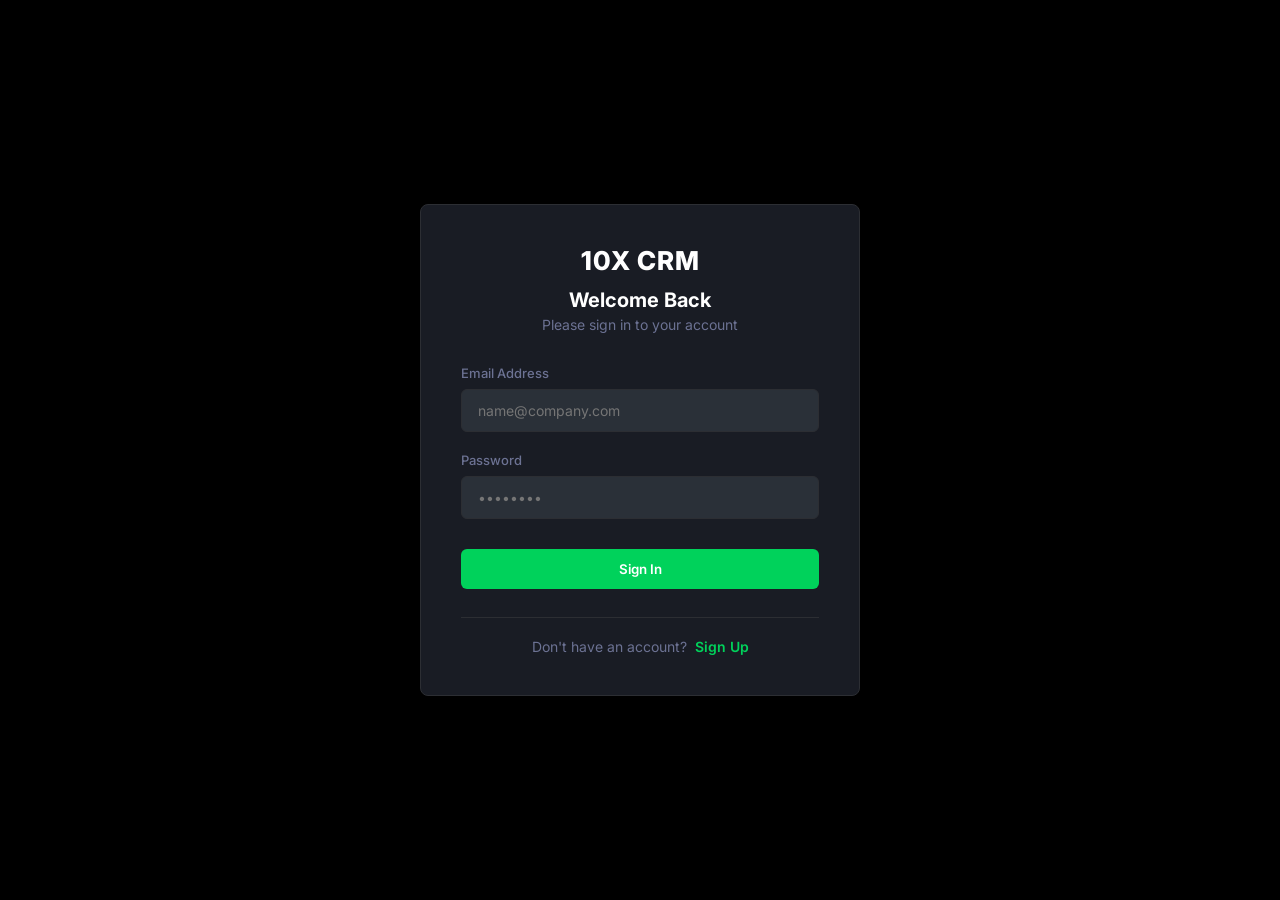
==== clients.html @ eea96eb8 "feat: initial commit with CRM structure, sessionStorage auth, and settings" ====
<!DOCTYPE html>
<html lang="en" data-theme="dark">

<head>
    <meta charset="UTF-8">
    <meta name="viewport" content="width=device-width, initial-scale=1.0">
    <title>10X CRM - Clients</title>
    <link rel="stylesheet" href="css/style.css">
    <script src="js/check-auth.js"></script>
</head>

<body>
    <div class="app-container">
        <aside class="sidebar">
            <div>
                <div class="logo-text">10X CRM</div>
                <nav class="sidebar-nav">
                    <a href="dashboard.html" class="nav-link">📊 Dashboard</a>
                    <a href="clients.html" class="nav-link active">👥 Clients</a>
                    <a href="profile.html" class="nav-link">👤 Profile</a>
                </nav>
            </div>
            <div class="sidebar-bottom">
                <div>
                    <a href="settings.html" class="settings-btn">⚙️ Settings</a>
                </div>
                <div>
                    <a href="index.html" class="logout-btn" onclick="logout()">🚪 Logout</a>
                </div>
            </div>
        </aside>

        <main class="main-content">
            <div class="page-header">
                <h2>Clients</h2>
                <button class="btn-primary btn-auto-width">+ Add Client</button>
            </div>

            <div class="controls-bar">
                <input type="text" class="form-control search-input" placeholder="Search...">
                <select class="form-control filter-select">
                    <option value="all">All Statuses</option>
                    <option value="lead">Lead</option>
                    <option value="contacted">Contacted</option>
                    <option value="won">Won</option>
                    <option value="lost">Lost</option>
                </select>
                <select class="form-control filter-select">
                    <option value="newest">Newest First</option>
                </select>
            </div>

            <div class="table-container">
                <table>
                    <thead>
                        <tr>
                            <th>Name</th>
                            <th>Email</th>
                            <th>Phone</th>
                            <th>Company</th>
                            <th>Deal Value</th>
                            <th>Status</th>
                            <th>Actions</th>
                        </tr>
                    </thead>
                    <tbody>
                        <tr>
                            <td>George Miller</td>
                            <td>george@innovate.com</td>
                            <td>+1 555 0192</td>
                            <td>Innovate LLC</td>
                            <td>$5,000</td>
                            <td><span class="badge badge-lead">lead</span></td>
                            <td>
                                <button class="action-btn action-edit">✏️</button>
                                <button class="action-btn action-delete">🗑️</button>
                            </td>
                        </tr>
                    </tbody>
                </table>
            </div>
        </main>
    </div>

    <div class="modal" id="addClientModal">
        <div class="modal-content">
            <h3 class="section-title">Add New Client</h3>
            <form>
                <div class="form-group"><label>Name</label><input type="text" class="form-control" required></div>
                <div class="form-group"><label>Email</label><input type="email" class="form-control" required></div>
                <div class="form-group"><label>Phone</label><input type="text" class="form-control" required></div>
                <div class="form-group"><label>Company</label><input type="text" class="form-control" required></div>
                <div class="form-group"><label>Deal Value ($)</label><input type="number" class="form-control" required>
                </div>
                <div class="form-group">
                    <label>Status</label>
                    <select class="form-control">
                        <option value="lead">Lead</option>
                        <option value="contacted">Contacted</option>
                        <option value="won">Won</option>
                        <option value="lost">Lost</option>
                    </select>
                </div>
                <button type="submit" class="btn-primary">Add Client</button>
            </form>
        </div>
    </div>
    <!-- <script src="js/auth.js"></script> -->
    <script src="js/storage.js"></script>
</body>

</html>
---- css/style.css ----
@import url("https://fonts.googleapis.com/css2?family=Inter:wght@300;400;500;600;700&display=swap");

/* Dark Theme (Corona Admin Inspired) */
:root[data-theme="dark"] {
  --bg-main: #000000;
  --bg-card: #191c24;
  --bg-sidebar: #111317;
  --bg-active-nav: #0f1015;
  --border-color: #2c2e33;
  --text-primary: #ffffff;
  --text-secondary: #6c7293;
  --accent-color: #00d25b;
  --accent-hover: #00b34d;
  --input-bg: #2a3038;
  --shadow: 0 5px 10px rgba(0, 0, 0, 0.5);

  --status-lead: #0976a5;
  --status-contacted: #ffab00;
  --status-won: #00d25b;
  --status-lost: #fc424a;
}
.flex {
  display: flex;
}
.flex-group {
  display: flex;
  justify-content: space-between;
}
/* Light Theme (Linear & Stripe Inspired) */
:root[data-theme="light"] {
  --bg-main: #f8fafc;
  --bg-card: #ffffff;
  --bg-sidebar: #ffffff;
  --bg-active-nav: #e0e7ff; /* ღია იასამნისფერი აქტიური ნავიგაციისთვის */
  --border-color: #e2e8f0;
  --text-primary: #0f172a;
  --text-secondary: #64748b;
  --accent-color: #4f46e5; /* Linear/Stripe style indigo */
  --accent-hover: #4338ca;
  --input-bg: #f1f5f9;
  --shadow: 0 4px 6px -1px rgba(0, 0, 0, 0.05);

  --status-lead: #2563eb;
  --status-contacted: #d97706;
  --status-won: #10b981;
  --status-lost: #ef4444;
}

* {
  margin: 0;
  padding: 0;
  box-sizing: border-box;
  font-family: "Inter", sans-serif;
  transition:
    background-color 0.2s,
    color 0.2s,
    border-color 0.2s;
}

body {
  background-color: var(--bg-main);
  color: var(--text-primary);
  min-height: 100vh;
}

/* Auth Layout */
.auth-container {
  display: flex;
  justify-content: center;
  align-items: center;
  min-height: 100vh;
  padding: 20px;
}

.auth-card {
  background-color: var(--bg-card);
  border: 1px solid var(--border-color);
  border-radius: 8px;
  padding: 40px;
  width: 100%;
  max-width: 440px;
  box-shadow: var(--shadow);
}

.auth-header {
  text-align: center;
  margin-bottom: 32px;
}

.logo-text {
  font-size: 26px;
  font-weight: 800;
  letter-spacing: 1px;
  color: var(--text-primary);
  display: inline-block;
  cursor: default;
}

.auth-title {
  font-size: 20px;
  margin-top: 12px;
  color: var(--text-primary);
}

.auth-subtitle {
  font-size: 14px;
  color: var(--text-secondary);
  margin-top: 4px;
}

.form-group {
  margin-bottom: 20px;
}

#themeSelect {
  width: 150px;
}

.form-group label {
  display: block;
  font-size: 13px;
  font-weight: 500;
  color: var(--text-secondary);
  margin-bottom: 8px;
}

.form-control {
  width: 100%;
  padding: 12px 16px;
  background-color: var(--input-bg);
  border: 1px solid var(--border-color);
  border-radius: 6px;
  color: var(--text-primary);
  font-size: 14px;
  outline: none;
}

.form-control:focus {
  border-color: var(--accent-color);
}
.form-control:focus::placeholder{
  opacity: 0;
}

.btn-primary {
  width: 100%;
  padding: 12px;
  background-color: var(--accent-color);
  color: white;
  border: none;
  border-radius: 6px;
  font-weight: 600;
  cursor: pointer;
  margin-top: 10px;
}

.btn-primary:hover {
  background-color: var(--accent-hover);
}

.btn-auto-width {
  width: auto;
  padding: 10px 20px;
}

.auth-footer {
  text-align: center;
  margin-top: 28px;
  padding-top: 20px;
  border-top: 1px solid var(--border-color);
  font-size: 14px;
  color: var(--text-secondary);
  display: flex;
  align-items: center;
  justify-content: center;
  gap: 8px;
}

.auth-footer a {
  color: var(--accent-color);
  text-decoration: none;
  font-weight: 600;
}

.auth-footer a:hover {
  text-decoration: underline;
}

.error-text {
  color: var(--status-lost);
  font-size: 12px;
  margin-top: 6px;
  display: none;
}

/* App Layout */
.app-container {
  display: flex;
  min-height: 100vh;
}

.sidebar {
  width: 250px;
  background-color: var(--bg-sidebar);
  border-right: 1px solid var(--border-color);
  padding: 24px 16px;
  display: flex;
  flex-direction: column;
  justify-content: space-between;
}

.sidebar-nav {
  display: flex;
  flex-direction: column;
  gap: 8px;
  margin-top: 32px;
}

.nav-link {
  display: flex;
  align-items: center;
  gap: 12px;
  padding: 12px 16px;
  color: var(--text-secondary);
  text-decoration: none;
  border-radius: 6px;
  font-weight: 500;
}

/* Navigation Light / Dark fix */
.nav-link:hover,
.nav-link.active {
  background-color: var(--bg-active-nav);
  color: var(--accent-color);
  border-left: 3px solid var(--accent-color);
  font-weight: 600;
  padding: 12px 13px;
}

.sidebar-bottom {
  display: flex;
  flex-direction: column;
  gap: 12px;
  border-top: 1px solid var(--border-color);
  padding-top: 16px;
}

.theme-btn {
  display: flex;
  align-items: center;
  gap: 12px;
  padding: 10px 16px;
  background: var(--input-bg);
  border: 1px solid var(--border-color);
  color: var(--text-primary);
  cursor: pointer;
  width: 100%;
  border-radius: 6px;
  font-size: 14px;
}

.logout-btn {
  justify-content: center;
  gap: 8px;
  padding: 12px 18px;
  color: var(--status-lost);
  text-decoration: none;
  border-radius: 6px;
  font-weight: 600;
  transition: all 0.2s ease;
}

.logout-btn:hover {
  color: rgb(255, 0, 0);
}

.settings-btn {
  padding: 12px 18px;
  text-decoration: none;
  color: var(--text-secondary);
}
.settings-btn:hover {
  color: var(--accent-color);
}
.settings-btn.active {
  color: var(--accent-color);
}

.main-content {
  flex: 1;
  padding: 32px;
  overflow-y: auto;
}

.page-header {
  display: flex;
  justify-content: space-between;
  align-items: center;
  margin-bottom: 32px;
}

.clock-display {
  font-size: 16px;
  font-weight: 600;
  color: var(--text-secondary);
}

.stats-grid {
  display: grid;
  grid-template-columns: repeat(auto-fit, minmax(200px, 1fr));
  gap: 20px;
  margin-bottom: 32px;
}

.stat-card {
  background-color: var(--bg-card);
  border: 1px solid var(--border-color);
  padding: 20px;
  border-radius: 8px;
  box-shadow: var(--shadow);
}

.stat-title {
  font-size: 13px;
  color: var(--text-secondary);
}

.stat-value {
  font-size: 24px;
  font-weight: 700;
  margin-top: 8px;
}

.section-title {
  margin-bottom: 16px;
}

.pipeline-grid {
  display: grid;
  grid-template-columns: repeat(4, 1fr);
  gap: 16px;
  margin-bottom: 32px;
}

.pipeline-card {
  background-color: var(--bg-card);
  border: 1px solid var(--border-color);
  padding: 16px;
  border-radius: 8px;
}

.border-lead {
  border-top: 3px solid var(--status-lead);
}
.border-contacted {
  border-top: 3px solid var(--status-contacted);
}
.border-won {
  border-top: 3px solid var(--status-won);
}
.border-lost {
  border-top: 3px solid var(--status-lost);
}

.table-container {
  background-color: var(--bg-card);
  border: 1px solid var(--border-color);
  border-radius: 8px;
  overflow: hidden;
}

table {
  width: 100%;
  border-collapse: collapse;
  text-align: left;
}

th,
td {
  padding: 16px;
  border-bottom: 1px solid var(--border-color);
  font-size: 14px;
}

th {
  color: var(--text-secondary);
  font-weight: 500;
  background-color: var(--input-bg);
}

.badge {
  padding: 4px 10px;
  border-radius: 4px;
  font-size: 12px;
  font-weight: 600;
  text-transform: lowercase;
}

.badge-lead {
  background: rgba(9, 118, 165, 0.15);
  color: var(--status-lead);
}
.badge-contacted {
  background: rgba(255, 171, 0, 0.15);
  color: var(--status-contacted);
}
.badge-won {
  background: rgba(0, 210, 91, 0.15);
  color: var(--status-won);
}
.badge-lost {
  background: rgba(252, 66, 74, 0.15);
  color: var(--status-lost);
}

/* Clients Controls */
.controls-bar {
  display: flex;
  gap: 16px;
  margin-bottom: 24px;
}

.search-input {
  max-width: 300px;
}

.filter-select {
  max-width: 180px;
}

.action-btn {
  background: none;
  border: none;
  cursor: pointer;
}

.action-edit {
  color: var(--accent-color);
}

.action-delete {
  color: var(--status-lost);
  margin-left: 8px;
}

/* Profile Grid */
.profile-grid {
  display: grid;
  grid-template-columns: repeat(auto-fit, minmax(300px, 1fr));
  gap: 32px;
}
.profile-info {
  width: 582px;
}

/* Modal */
.modal {
  display: none;
  position: fixed;
  top: 0;
  left: 0;
  width: 100%;
  height: 100%;
  background: rgba(0, 0, 0, 0.7);
  justify-content: center;
  align-items: center;
}

.modal-content {
  background: var(--bg-card);
  border: 1px solid var(--border-color);
  padding: 24px;
  border-radius: 8px;
  width: 100%;
  max-width: 500px;
}
.Setting-page {
  width: 582px;
}
.theme-card {
  display: flex;
}
.toggle-theme {
  margin-bottom: 30px;
}
.toggle-theme h3 {
  margin-bottom: 0;
  padding-top: 10px;
}
.toggle-theme-control {
  display: flex;
  justify-content: space-between;
  width: 70%;
  margin-bottom: 0;
}
.toggle-theme-control label {
  margin: 0;
  padding-top: 15px;
}
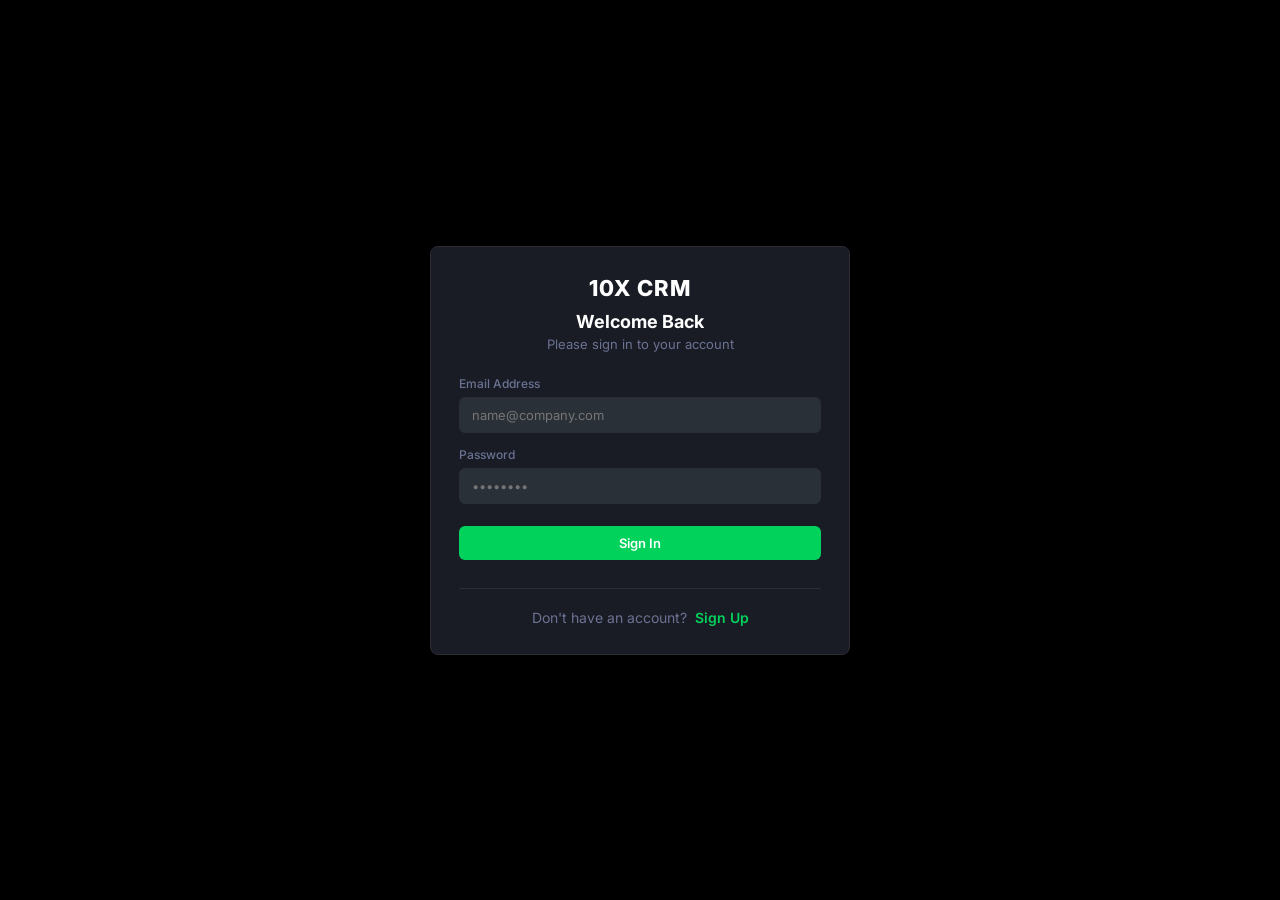
==== commit b7239972: "feat: add resetClientsData function & Reset Data button on clients toolbar" ====
--- a/clients.html
+++ b/clients.html
@@ -6,23 +6,36 @@
     <meta name="viewport" content="width=device-width, initial-scale=1.0">
     <title>10X CRM - Clients</title>
     <link rel="stylesheet" href="css/style.css">
-    <script src="js/check-auth.js"></script>
+    <script src="js/guard.js"></script>
+    <script src="js/storage.js"></script>
 </head>
 
 <body>
     <div class="app-container">
+
+        <!-- Sidebar -->
         <aside class="sidebar">
             <div>
-                <div class="logo-text">10X CRM</div>
+                <a href="dashboard.html" class="logo-text">10X CRM</a>
                 <nav class="sidebar-nav">
                     <a href="dashboard.html" class="nav-link">📊 Dashboard</a>
                     <a href="clients.html" class="nav-link active">👥 Clients</a>
                     <a href="profile.html" class="nav-link">👤 Profile</a>
                 </nav>
             </div>
+            <div class="sidebar-clock">
+                <span class="clock-label">⏰ Live Time</span>
+                <span id="sidebarClock" class="clock-time">00:00:00</span>
+            </div>
             <div class="sidebar-bottom">
-                <div>
-                    <a href="settings.html" class="settings-btn">⚙️ Settings</a>
+                <div class="sidebar-theme-wrapper">
+                    <div class="theme-switch-container">
+                        <span class="theme-switch-label" id="sidebarThemeLabel">🌙 Theme</span>
+                        <label class="theme-switch">
+                            <input type="checkbox" id="sidebarThemeToggle" onchange="toggleThemeSlider(this.checked)">
+                            <span class="slider"></span>
+                        </label>
+                    </div>
                 </div>
                 <div>
                     <a href="index.html" class="logout-btn" onclick="logout()">🚪 Logout</a>
@@ -30,71 +43,89 @@
             </div>
         </aside>
 
+        <!-- Main -->
         <main class="main-content">
+
+            <!-- Page Header -->
             <div class="page-header">
                 <h2>Clients</h2>
-                <button class="btn-primary btn-auto-width">+ Add Client</button>
-            </div>
-
-            <div class="controls-bar">
-                <input type="text" class="form-control search-input" placeholder="Search...">
-                <select class="form-control filter-select">
-                    <option value="all">All Statuses</option>
-                    <option value="lead">Lead</option>
-                    <option value="contacted">Contacted</option>
-                    <option value="won">Won</option>
-                    <option value="lost">Lost</option>
+                <div style="display: flex; gap: 10px;">
+                    <button class="btn-secondary btn-auto-width" onclick="resetClientsData()" title="Reset data from API">🔄 Reset Data</button>
+                    <button class="btn-primary btn-auto-width" onclick="openAddClientModal()">+ Add Client</button>
+                </div>
+            </div>
+
+            <!-- Toolbar: Search + Filter Chips + Sort -->
+            <div class="clients-toolbar">
+                <div class="toolbar-left">
+
+                    <!-- Search -->
+                    <div class="search-wrapper">
+                        <span class="search-icon">🔍</span>
+                        <input type="text" id="searchInput" class="form-control search-input" placeholder="Search...">
+                    </div>
+
+                    <!-- Filter Chips -->
+                    <div class="filter-chips">
+                        <button name="all" class="chip chip-active">All</button>
+                        <button name="lead" class="chip">Lead</button>
+                        <button name="contacted" class="chip">Contacted</button>
+                        <button name="won" class="chip">Won</button>
+                        <button name="lost" class="chip">Lost</button>
+                    </div>
+
+                </div>
+
+                <!-- Sort -->
+                <select class="form-control sort-select">
+                    <option value="newest">Newest First</option>
+                    <option value="oldest">Oldest First</option>
+                    <option value="name_asc">Name A–Z</option>
+                    <option value="deal_desc">Deal ↓</option>
                 </select>
-                <select class="form-control filter-select">
-                    <option value="newest">Newest First</option>
-                </select>
-            </div>
-
-            <div class="table-container">
-                <table>
-                    <thead>
-                        <tr>
-                            <th>Name</th>
-                            <th>Email</th>
-                            <th>Phone</th>
-                            <th>Company</th>
-                            <th>Deal Value</th>
-                            <th>Status</th>
-                            <th>Actions</th>
-                        </tr>
-                    </thead>
-                    <tbody>
-                        <tr>
-                            <td>George Miller</td>
-                            <td>george@innovate.com</td>
-                            <td>+1 555 0192</td>
-                            <td>Innovate LLC</td>
-                            <td>$5,000</td>
-                            <td><span class="badge badge-lead">lead</span></td>
-                            <td>
-                                <button class="action-btn action-edit">✏️</button>
-                                <button class="action-btn action-delete">🗑️</button>
-                            </td>
-                        </tr>
-                    </tbody>
-                </table>
-            </div>
+            </div>
+
+            <!-- Clients Zone — JS fills this -->
+            <div id="clientsZone"></div>
+
         </main>
     </div>
 
+    <!-- Modal for adding new client -->
     <div class="modal" id="addClientModal">
         <div class="modal-content">
-            <h3 class="section-title">Add New Client</h3>
-            <form>
-                <div class="form-group"><label>Name</label><input type="text" class="form-control" required></div>
-                <div class="form-group"><label>Email</label><input type="email" class="form-control" required></div>
-                <div class="form-group"><label>Phone</label><input type="text" class="form-control" required></div>
-                <div class="form-group"><label>Company</label><input type="text" class="form-control" required></div>
-                <div class="form-group"><label>Deal Value ($)</label><input type="number" class="form-control" required>
+            <div class="modal-header">
+                <h3 class="section-title">Add New Client</h3>
+                <button type="button" class="modal-close-btn" onclick="closeAddClientModal()">✖</button>
+            </div>
+            <form id="addClientForm" onsubmit="handleAddClient(event)">
+                <div class="form-group">
+                    <label>First Name</label>
+                    <input type="text" id="newFirstName" class="form-control" required placeholder="John">
+                </div>
+                <div class="form-group">
+                    <label>Last Name</label>
+                    <input type="text" id="newLastName" class="form-control" required placeholder="Doe">
+                </div>
+                <div class="form-group">
+                    <label>Email</label>
+                    <input type="email" id="newEmail" class="form-control" required placeholder="john@example.com">
+                </div>
+                <div class="form-group">
+                    <label>Phone</label>
+                    <input type="text" id="newPhone" class="form-control" required placeholder="+1 234 567 890">
+                </div>
+                <div class="form-group">
+                    <label>Company</label>
+                    <input type="text" id="newCompany" class="form-control" required placeholder="Acme Corp">
+                </div>
+                <div class="form-group">
+                    <label>Deal Value ($)</label>
+                    <input type="number" id="newDealValue" class="form-control" required placeholder="1500">
                 </div>
                 <div class="form-group">
                     <label>Status</label>
-                    <select class="form-control">
+                    <select id="newStatus" class="form-control">
                         <option value="lead">Lead</option>
                         <option value="contacted">Contacted</option>
                         <option value="won">Won</option>
@@ -105,8 +136,83 @@
             </form>
         </div>
     </div>
-    <!-- <script src="js/auth.js"></script> -->
-    <script src="js/storage.js"></script>
+
+    <!-- Modal for editing client details on double-click -->
+    <div class="modal" id="clientInfoModal">
+        <div class="modal-content">
+            <div class="modal-header">
+                <h3 class="section-title">Edit Client Details</h3>
+                <button type="button" class="modal-close-btn" onclick="closeClientModal()">✖</button>
+            </div>
+            <form id="editClientForm" onsubmit="saveClientEdits(event)">
+                <div class="form-group">
+                    <label>First Name</label>
+                    <input type="text" id="editFirstName" class="form-control" required>
+                </div>
+                <div class="form-group">
+                    <label>Last Name</label>
+                    <input type="text" id="editLastName" class="form-control" required>
+                </div>
+                <div class="form-group">
+                    <label>Email</label>
+                    <input type="email" id="editEmail" class="form-control" required>
+                </div>
+                <div class="form-group">
+                    <label>Phone</label>
+                    <input type="text" id="editPhone" class="form-control" required>
+                </div>
+                <div class="form-group">
+                    <label>Company</label>
+                    <input type="text" id="editCompany" class="form-control" required>
+                </div>
+                <div class="form-group">
+                    <label>Deal Value ($)</label>
+                    <input type="number" id="editDealValue" class="form-control" required>
+                </div>
+                <div class="form-group">
+                    <label>Status</label>
+                    <select id="editStatus" class="form-control">
+                        <option value="lead">Lead</option>
+                        <option value="contacted">Contacted</option>
+                        <option value="won">Won</option>
+                        <option value="lost">Lost</option>
+                    </select>
+                </div>
+                <button type="submit" class="btn-primary">Save Changes</button>
+            </form>
+        </div>
+    </div>
+
+    <!-- Custom Alert Modal (alert()-ის ნაცვლად) -->
+    <div class="modal" id="appAlertModal">
+        <div class="modal-content">
+            <div class="modal-header">
+                <h3 class="section-title" id="alertModalTitle">Notification</h3>
+                <button type="button" class="modal-close-btn" onclick="closeAlertModal()">✖</button>
+            </div>
+            <p class="modal-message" id="alertModalMessage"></p>
+            <div class="modal-actions">
+                <button type="button" class="btn-primary btn-auto-width" onclick="closeAlertModal()">OK</button>
+            </div>
+        </div>
+    </div>
+
+    <!-- Custom Confirm Modal (confirm()-ის ნაცვლად) -->
+    <div class="modal" id="appConfirmModal">
+        <div class="modal-content">
+            <div class="modal-header">
+                <h3 class="section-title">Confirmation</h3>
+                <button type="button" class="modal-close-btn" onclick="closeConfirmModal(false)">✖</button>
+            </div>
+            <p class="modal-message" id="confirmModalMessage">Are you sure?</p>
+            <div class="modal-actions">
+                <button type="button" class="btn-secondary" onclick="closeConfirmModal(false)">Cancel</button>
+                <button type="button" class="btn-danger" onclick="closeConfirmModal(true)">Delete</button>
+            </div>
+        </div>
+    </div>
+
+    <script src="js/clients.js"></script>
 </body>
 
 </html>
--- a/css/style.css
+++ b/css/style.css
@@ -57,10 +57,27 @@
     border-color 0.2s;
 }
 
+/* Custom Scrollbars (No third party libraries) */
+::-webkit-scrollbar {
+  width: 6px;
+  height: 6px;
+}
+::-webkit-scrollbar-track {
+  background: var(--bg-main);
+}
+::-webkit-scrollbar-thumb {
+  background: var(--border-color);
+  border-radius: 3px;
+}
+::-webkit-scrollbar-thumb:hover {
+  background: var(--text-secondary);
+}
+
 body {
   background-color: var(--bg-main);
   color: var(--text-primary);
   min-height: 100vh;
+  overflow-x: hidden;
 }
 
 /* Auth Layout */
@@ -76,19 +93,19 @@
   background-color: var(--bg-card);
   border: 1px solid var(--border-color);
   border-radius: 8px;
-  padding: 40px;
+  padding: 28px;
   width: 100%;
-  max-width: 440px;
+  max-width: 420px;
   box-shadow: var(--shadow);
 }
 
 .auth-header {
   text-align: center;
-  margin-bottom: 32px;
+  margin-bottom: 24px;
 }
 
 .logo-text {
-  font-size: 26px;
+  font-size: 22px;
   font-weight: 800;
   letter-spacing: 1px;
   color: var(--text-primary);
@@ -97,61 +114,62 @@
 }
 
 .auth-title {
-  font-size: 20px;
-  margin-top: 12px;
+  font-size: 18px;
+  margin-top: 10px;
   color: var(--text-primary);
 }
 
 .auth-subtitle {
-  font-size: 14px;
+  font-size: 13px;
   color: var(--text-secondary);
   margin-top: 4px;
 }
 
 .form-group {
-  margin-bottom: 20px;
+  margin-bottom: 14px;
 }
 
 #themeSelect {
-  width: 150px;
+  width: 140px;
 }
 
 .form-group label {
   display: block;
-  font-size: 13px;
+  font-size: 12px;
   font-weight: 500;
   color: var(--text-secondary);
-  margin-bottom: 8px;
+  margin-bottom: 6px;
 }
 
 .form-control {
   width: 100%;
-  padding: 12px 16px;
+  padding: 9px 12px;
   background-color: var(--input-bg);
   border: 1px solid var(--border-color);
   border-radius: 6px;
   color: var(--text-primary);
-  font-size: 14px;
+  font-size: 13px;
   outline: none;
 }
 
 .form-control:focus {
   border-color: var(--accent-color);
 }
-.form-control:focus::placeholder{
+.form-control:focus::placeholder {
   opacity: 0;
 }
 
 .btn-primary {
   width: 100%;
-  padding: 12px;
+  padding: 9px 14px;
   background-color: var(--accent-color);
   color: white;
   border: none;
   border-radius: 6px;
   font-weight: 600;
-  cursor: pointer;
-  margin-top: 10px;
+  font-size: 13px;
+  cursor: pointer;
+  margin-top: 8px;
 }
 
 .btn-primary:hover {
@@ -186,6 +204,31 @@
   text-decoration: underline;
 }
 
+.form-control.input-error {
+  border-color: var(--status-lost) !important;
+  background-color: rgba(252, 66, 74, 0.06);
+}
+
+.field-error-msg {
+  color: var(--status-lost);
+  font-size: 12px;
+  font-weight: 500;
+  margin-top: 5px;
+  display: none;
+  align-items: center;
+  gap: 4px;
+  line-height: 1.3;
+}
+
+.field-error-msg.visible {
+  display: flex;
+}
+
+.field-error-msg::before {
+  content: "⚠️";
+  font-size: 11px;
+}
+
 .error-text {
   color: var(--status-lost);
   font-size: 12px;
@@ -200,10 +243,10 @@
 }
 
 .sidebar {
-  width: 250px;
+  width: 215px;
   background-color: var(--bg-sidebar);
   border-right: 1px solid var(--border-color);
-  padding: 24px 16px;
+  padding: 18px 12px;
   display: flex;
   flex-direction: column;
   justify-content: space-between;
@@ -212,19 +255,20 @@
 .sidebar-nav {
   display: flex;
   flex-direction: column;
-  gap: 8px;
-  margin-top: 32px;
+  gap: 6px;
+  margin-top: 24px;
 }
 
 .nav-link {
   display: flex;
   align-items: center;
-  gap: 12px;
-  padding: 12px 16px;
+  gap: 10px;
+  padding: 9px 12px;
   color: var(--text-secondary);
   text-decoration: none;
   border-radius: 6px;
   font-weight: 500;
+  font-size: 13px;
 }
 
 /* Navigation Light / Dark fix */
@@ -234,7 +278,37 @@
   color: var(--accent-color);
   border-left: 3px solid var(--accent-color);
   font-weight: 600;
-  padding: 12px 13px;
+  padding: 9px 10px;
+}
+
+/* Sidebar Live Clock */
+.sidebar-clock {
+  margin-top: auto;
+  margin-bottom: 12px;
+  padding: 10px 14px;
+  background-color: var(--input-bg);
+  border: 1px solid var(--border-color);
+  border-radius: 8px;
+  display: flex;
+  align-items: center;
+  justify-content: space-between;
+}
+
+.sidebar-clock .clock-label {
+  display: flex;
+  align-items: center;
+  gap: 6px;
+  font-size: 13px;
+  font-weight: 500;
+  color: var(--text-secondary);
+}
+
+.sidebar-clock .clock-time {
+  font-family: "Consolas", "Courier New", monospace;
+  font-size: 14px;
+  font-weight: 700;
+  color: var(--accent-color);
+  letter-spacing: 0.8px;
 }
 
 .sidebar-bottom {
@@ -288,7 +362,7 @@
 
 .main-content {
   flex: 1;
-  padding: 32px;
+  padding: 20px 24px;
   overflow-y: auto;
 }
 
@@ -296,57 +370,65 @@
   display: flex;
   justify-content: space-between;
   align-items: center;
-  margin-bottom: 32px;
+  margin-bottom: 20px;
+}
+
+.page-header h2 {
+  font-size: 20px;
+  font-weight: 700;
 }
 
 .clock-display {
-  font-size: 16px;
+  font-size: 14px;
   font-weight: 600;
   color: var(--text-secondary);
 }
 
 .stats-grid {
   display: grid;
-  grid-template-columns: repeat(auto-fit, minmax(200px, 1fr));
-  gap: 20px;
-  margin-bottom: 32px;
+  grid-template-columns: repeat(auto-fit, minmax(180px, 1fr));
+  gap: 14px;
+  margin-bottom: 20px;
 }
 
 .stat-card {
   background-color: var(--bg-card);
   border: 1px solid var(--border-color);
-  padding: 20px;
+  padding: 14px 16px;
   border-radius: 8px;
   box-shadow: var(--shadow);
 }
 
 .stat-title {
-  font-size: 13px;
+  font-size: 12px;
   color: var(--text-secondary);
 }
 
 .stat-value {
-  font-size: 24px;
+  font-size: 20px;
   font-weight: 700;
-  margin-top: 8px;
+  margin-top: 4px;
 }
 
 .section-title {
-  margin-bottom: 16px;
+  margin-bottom: 12px;
+  font-size: 15px;
+  font-weight: 600;
 }
 
 .pipeline-grid {
   display: grid;
   grid-template-columns: repeat(4, 1fr);
-  gap: 16px;
-  margin-bottom: 32px;
+  gap: 12px;
+  margin-bottom: 20px;
 }
 
 .pipeline-card {
   background-color: var(--bg-card);
   border: 1px solid var(--border-color);
-  padding: 16px;
+  padding: 12px 14px;
   border-radius: 8px;
+  cursor: pointer;
 }
 
 .border-lead {
@@ -366,7 +448,26 @@
   background-color: var(--bg-card);
   border: 1px solid var(--border-color);
   border-radius: 8px;
-  overflow: hidden;
+  max-height: 520px;
+  overflow-y: auto;
+}
+
+.see-more-container {
+  display: flex;
+  justify-content: flex-end;
+  margin-top: 10px;
+}
+
+.see-more-link {
+  color: var(--accent-color);
+  text-decoration: none;
+  font-size: 13px;
+  font-weight: 600;
+  transition: color 0.2s ease;
+}
+
+.see-more-link:hover {
+  text-decoration: underline;
 }
 
 table {
@@ -377,15 +478,18 @@
 
 th,
 td {
-  padding: 16px;
+  padding: 10px 14px;
   border-bottom: 1px solid var(--border-color);
-  font-size: 14px;
+  font-size: 13px;
 }
 
 th {
   color: var(--text-secondary);
   font-weight: 500;
   background-color: var(--input-bg);
+  position: sticky;
+  top: 0;
+  z-index: 2;
 }
 
 .badge {
@@ -448,9 +552,6 @@
   display: grid;
   grid-template-columns: repeat(auto-fit, minmax(300px, 1fr));
   gap: 32px;
-}
-.profile-info {
-  width: 582px;
 }
 
 /* Modal */
@@ -464,6 +565,7 @@
   background: rgba(0, 0, 0, 0.7);
   justify-content: center;
   align-items: center;
+  z-index: 1000;
 }
 
 .modal-content {
@@ -474,6 +576,48 @@
   width: 100%;
   max-width: 500px;
 }
+
+.btn-secondary {
+  padding: 10px 18px;
+  background-color: var(--input-bg);
+  color: var(--text-primary);
+  border: 1px solid var(--border-color);
+  border-radius: 6px;
+  font-weight: 600;
+  cursor: pointer;
+}
+
+.btn-secondary:hover {
+  background-color: var(--border-color);
+}
+
+.btn-danger {
+  padding: 10px 18px;
+  background-color: var(--status-lost);
+  color: white;
+  border: none;
+  border-radius: 6px;
+  font-weight: 600;
+  cursor: pointer;
+}
+
+.btn-danger:hover {
+  opacity: 0.9;
+}
+
+.modal-actions {
+  display: flex;
+  justify-content: flex-end;
+  gap: 12px;
+  margin-top: 20px;
+}
+
+.modal-message {
+  margin-bottom: 20px;
+  font-size: 14px;
+  color: var(--text-primary);
+  line-height: 1.5;
+}
 .Setting-page {
   width: 582px;
 }
@@ -497,3 +641,441 @@
   margin: 0;
   padding-top: 15px;
 }
+
+.password-wrapper {
+  position: relative;
+}
+
+.form-control.input-weak {
+  border-color: #e74c3c;
+  transition: border-color 0.3s ease;
+}
+
+.form-control.input-medium {
+  border-color: #e67e22;
+  transition: border-color 0.3s ease;
+}
+
+.form-control.input-strong {
+  border-color: #27ae60;
+  transition: border-color 0.3s ease;
+}
+
+.error-text {
+  display: block;
+  visibility: hidden;
+  font-size: 0.8rem;
+  font-weight: 500;
+  min-height: 1.2em;
+  margin-top: 4px;
+  margin-bottom: 2px;
+  transition: color 0.3s ease;
+}
+
+.error-text.visible {
+  visibility: visible;
+}
+
+.error-text.error-weak {
+  color: #e74c3c;
+}
+
+.error-text.error-medium {
+  color: #e67e22;
+}
+
+.error-text.error-strong {
+  color: #27ae60;
+}
+
+/* ============================================
+   Clients Page
+   ============================================ */
+
+/* Toolbar */
+.clients-toolbar {
+  display: flex;
+  justify-content: space-between;
+  align-items: center;
+  gap: 16px;
+  margin-bottom: 24px;
+  flex-wrap: wrap;
+}
+
+.toolbar-left {
+  display: flex;
+  align-items: center;
+  gap: 16px;
+  flex-wrap: wrap;
+}
+
+/* Search */
+.search-wrapper {
+  position: relative;
+  display: flex;
+  align-items: center;
+}
+
+.search-icon {
+  position: absolute;
+  left: 12px;
+  font-size: 14px;
+  pointer-events: none;
+}
+
+.search-wrapper .search-input {
+  max-width: 260px;
+  padding-left: 36px;
+}
+
+/* Sort select */
+.sort-select {
+  width: auto;
+  min-width: 150px;
+}
+
+/* Filter chips */
+.filter-chips {
+  display: flex;
+  gap: 8px;
+  flex-wrap: wrap;
+}
+
+.chip {
+  padding: 6px 16px;
+  border-radius: 20px;
+  border: 1px solid var(--border-color);
+  background: transparent;
+  color: var(--text-secondary);
+  font-size: 13px;
+  font-weight: 500;
+  cursor: pointer;
+}
+
+.chip:hover {
+  border-color: var(--accent-color);
+  color: var(--accent-color);
+}
+
+.chip-active {
+  background: var(--accent-color);
+  border-color: var(--accent-color);
+  color: #fff;
+}
+
+/* Loading / Error zone */
+.clients-feedback {
+  display: flex;
+  flex-direction: column;
+  align-items: center;
+  gap: 16px;
+  padding: 80px 24px;
+  text-align: center;
+}
+
+.clients-error {
+  background: var(--bg-card);
+  border: 1px solid var(--border-color);
+  border-radius: 8px;
+}
+
+.feedback-text {
+  font-size: 15px;
+  color: var(--text-secondary);
+}
+
+.no-clients-text {
+  padding: 40px;
+  color: var(--text-secondary);
+  text-align: center;
+}
+
+/* Loading spinner */
+.loading-spinner {
+  width: 40px;
+  height: 40px;
+  border: 3px solid var(--border-color);
+  border-top-color: var(--accent-color);
+  border-radius: 50%;
+  animation: spin 0.8s linear infinite;
+}
+
+@keyframes spin {
+  to {
+    transform: rotate(360deg);
+  }
+}
+
+/* Client name cell */
+.client-name-cell {
+  display: flex;
+  align-items: center;
+  gap: 12px;
+}
+.client-cell {
+  display: flex;
+  align-items: center;
+}
+
+/* Avatar */
+.client-avatar {
+  width: 36px;
+  height: 36px;
+  border-radius: 50%;
+  display: flex;
+  align-items: center;
+  justify-content: center;
+  font-size: 13px;
+  font-weight: 700;
+  color: #fff;
+  flex-shrink: 0;
+  text-transform: uppercase;
+}
+.client-cell > .client-name {
+  margin-left: 10px;
+}
+
+.avatar-color-1 {
+  background: #0976a5;
+}
+.avatar-color-2 {
+  background: #00d25b;
+}
+.avatar-color-3 {
+  background: #ffab00;
+}
+.avatar-color-4 {
+  background: #fc424a;
+}
+.avatar-color-5 {
+  background: #7c3aed;
+}
+.avatar-color-6 {
+  background: #0ea5e9;
+}
+.avatar-color-7 {
+  background: #f97316;
+}
+
+/* Deal value */
+.deal-value {
+  font-weight: 600;
+  color: var(--accent-color);
+}
+
+/* Row hover & pointer */
+.client-row {
+  cursor: pointer;
+}
+
+.client-row:hover {
+  background: var(--input-bg);
+}
+
+/* Page title */
+.page-title {
+  font-size: 24px;
+  font-weight: 700;
+}
+
+/* Modal close button */
+.modal-close-btn {
+  background: none;
+  border: none;
+  color: var(--text-secondary);
+  font-size: 18px;
+  cursor: pointer;
+  padding: 4px 8px;
+  border-radius: 4px;
+}
+
+.modal-close-btn:hover {
+  color: var(--status-lost);
+}
+
+.modal-header {
+  display: flex;
+  justify-content: space-between;
+  align-items: center;
+  margin-bottom: 20px;
+}
+
+/* Client Info Modal details styling */
+.client-details {
+  display: flex;
+  flex-direction: column;
+  gap: 12px;
+}
+
+.detail-row {
+  display: flex;
+  justify-content: space-between;
+  align-items: center;
+  padding: 10px 14px;
+  background: var(--input-bg);
+  border-radius: 6px;
+  border: 1px solid var(--border-color);
+}
+
+.highlight-row {
+  border-color: var(--accent-color);
+  background: rgba(0, 210, 91, 0.08);
+}
+
+.detail-label {
+  font-size: 13px;
+  color: var(--text-secondary);
+  font-weight: 500;
+}
+
+.detail-value {
+  font-size: 14px;
+  font-weight: 600;
+  color: var(--text-primary);
+}
+
+/* Phone number highlighted style */
+.phone-highlight {
+  color: var(--accent-color);
+  font-size: 16px;
+  font-weight: 700;
+  letter-spacing: 0.5px;
+}
+
+#modal-status {
+  outline: none;
+  background-color: var(--input-bg);
+}
+
+/* Clickable Logo */
+.logo-text {
+  cursor: pointer;
+  text-decoration: none;
+  color: inherit;
+  display: inline-block;
+}
+
+/* Sidebar Theme Switch Slider */
+.sidebar-theme-wrapper {
+  margin-bottom: 12px;
+}
+
+.theme-switch-container {
+  display: flex;
+  align-items: center;
+  justify-content: space-between;
+  padding: 8px 12px;
+  background: var(--input-bg);
+  border-radius: 6px;
+  border: 1px solid var(--border-color);
+}
+
+.theme-switch-label {
+  font-size: 13px;
+  color: var(--text-secondary);
+  display: flex;
+  align-items: center;
+  gap: 6px;
+  font-weight: 500;
+}
+
+.theme-switch {
+  position: relative;
+  display: inline-block;
+  width: 44px;
+  height: 22px;
+}
+
+.theme-switch input {
+  opacity: 0;
+  width: 0;
+  height: 0;
+}
+
+.slider {
+  position: absolute;
+  cursor: pointer;
+  top: 0;
+  left: 0;
+  right: 0;
+  bottom: 0;
+  background-color: #374151;
+  transition: 0.3s;
+  border-radius: 22px;
+}
+
+.slider:before {
+  position: absolute;
+  content: "";
+  height: 16px;
+  width: 16px;
+  left: 3px;
+  bottom: 3px;
+  background-color: #ffffff;
+  transition: 0.3s;
+  border-radius: 50%;
+}
+
+.theme-switch input:checked + .slider {
+  background-color: var(--accent-color);
+}
+
+.theme-switch input:checked + .slider:before {
+  transform: translateX(22px);
+}
+
+/* Pagination Styling for clients.html */
+.pagination-container {
+  display: flex;
+  justify-content: space-between;
+  align-items: center;
+  padding: 16px 0 0 0;
+  margin-top: 16px;
+  border-top: 1px solid var(--border-color);
+}
+
+.pagination-info {
+  font-size: 13px;
+  color: var(--text-secondary);
+}
+
+.pagination-controls {
+  display: flex;
+  gap: 6px;
+  align-items: center;
+}
+
+.page-btn {
+  padding: 6px 12px;
+  border: 1px solid var(--border-color);
+  background: var(--bg-card);
+  color: var(--text-primary);
+  border-radius: 4px;
+  cursor: pointer;
+  font-size: 13px;
+  transition: all 0.2s;
+}
+
+.page-btn:hover:not(:disabled) {
+  border-color: var(--accent-color);
+  color: var(--accent-color);
+}
+
+.page-btn.active {
+  background: var(--accent-color);
+  color: #ffffff;
+  border-color: var(--accent-color);
+}
+
+.page-btn:disabled {
+  opacity: 0.4;
+  cursor: not-allowed;
+}
+
+/* Profile button container at bottom */
+.profile-actions-bottom {
+  margin-top: 16px;
+  display: flex;
+  justify-content: flex-end;
+}
+
